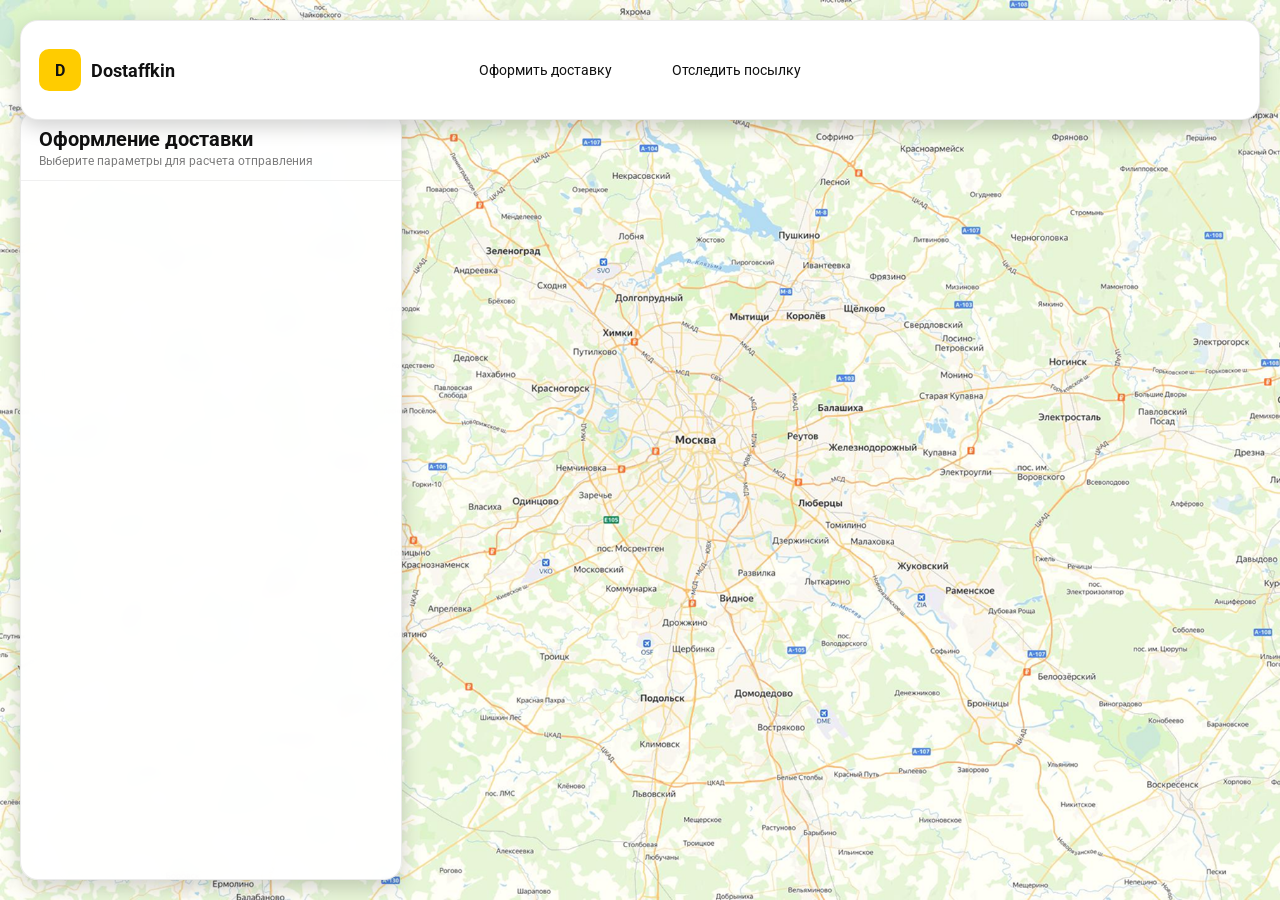
==== order.html @ fa427562 "5. Контейнер остальной части сайдбара" ====
<!doctype html>
<html lang="ru">
<head>
    <meta charset="utf-8"/>
    <meta name="viewport" content="width=device-width,initial-scale=1,maximum-scale=1,user-scalable=0"/>
    <title>Оформление доставки</title>

    <link rel="stylesheet" href="styles/base.css"/>
    <link rel="stylesheet" href="styles/base_adaptive.css"/>

    <link rel="stylesheet" href="styles/order.css"/>
    <link rel="stylesheet" href="styles/order_adaptive.css"/>
</head>
<body>
    <div id="map"></div>

    <header class="header">
        <a class="header-brand" href="#">
            <div class="header-logo">D</div>
            <div class="header-title">Dostaffkin</div>
        </a>
        <nav class="header-menu">
            <a class="header-link" href="#">Оформить <span>доставку</span></a>
            <a class="header-link" href="#">Отследить <span>посылку</span></a>
        </nav>
    </header>

    <aside class="main" id="sidebar">
        <div class="main-header">
            <div class="main-title">Оформление доставки</div>
            <div class="main-text">Выберите параметры для расчета отправления</div>
        </div>
        <div class="main-content"></div>


    </aside>
</body>
</html>
---- styles/base.css ----
@font-face {
    font-family: "Roboto";
    src: url("../fonts/Roboto-Regular.ttf");
    font-weight: normal;
}

@font-face {
    font-family: "Roboto";
    src: url("../fonts/Roboto-Bold.ttf");
    font-weight: bold;
}

@font-face {
    font-family: "Roboto";
    src: url("../fonts/Roboto-Medium.ttf");
    font-weight: 500;
}

html, body {
    margin: 0;
    color: #111111;
    font-family: "Roboto", sans-serif;
}

body {
    background: #FDFDFD;
}

.header {
    border-radius: 18px;
    box-shadow: 0 7px 20px 0 #0000002E;
    backdrop-filter: blur(10px);
    background: #ffffff;
    left: 20px;
    border: 1px solid rgba(0, 0, 0, 0.08);
    position: fixed;
    right: 20px;
    top: 20px;
    padding: 14px 18px;
    height: 70px;
    display: flex;
    align-items: center;
    z-index: 6;
}
.header-brand {
    display: flex;
    align-items: center;
    text-decoration: none;
    gap: 10px;
}

.header-logo {
    width: 42px;
    height: 42px;
    border-radius: 10px;
    background: #FFCC00;
    display: grid;
    place-items: center;
    font-weight: bold;
    color: #111;
}
.header-title {
    font-size: 18px;
    font-weight: bold;
    color: #111111;
    text-decoration: none;
}
.header-menu {
     display: flex;
     align-items: center;
     gap: 60px;
     margin: 0;
     position: absolute;
     left: 50%;
     transform: translateX(-50%);
 }
.header-link {
     font-size: 14px;
     color: #111111;
     text-decoration: none;
 }
.button {
     border: 0;
     outline: none;
     height: 44px;
     border-radius: 10px;
     font-size: 14px;
     font-weight: bold;
     cursor: pointer;
     font-family: inherit;
     transition: transform .08s ease, opacity .12s ease;
     background: #ffcc00;
     color: #111111;
     text-align: center;
     text-decoration: none;
 }
.button:hover {
     background-color: #E5BC19;
 }
.button:disabled {
     cursor: not-allowed;
     background-color: #FADE6E;
     color: #787878;
     transform: none;
 }
.button.button-white {
     background: #ffffff;
     border: 1px solid #111111;
 }
.button.button-white:hover {
     background: rgb(241 241 241);
 }
---- styles/base_adaptive.css ----
@media (max-width: 767px) {
    .header {
        left: 10px;
        right: 10px;
        top: 10px;
    }

    .header-link span {
        display: none;
    }

    .header-menu {
        gap: 20px;
        justify-content: flex-start;
        margin: 0 0 0 30px;
        position: static;
        transform: none;
    }
}

@media (max-width: 420px) {
    .header-title {
        display: none;
    }
}

@media (max-width: 374px) {
    .header-menu {
        gap: 10px;
        margin: 0 0 0 10px;
    }
}
---- styles/order.css ----
#map {
    background-image: url("../images/order-bg.png");
    background-size: cover;
    position: fixed;
    inset: 0;
}
.main {
    border-radius: 18px;
    box-shadow: 0 7px 20px 0 #0000002E;
    backdrop-filter: blur(10px);
    background: rgba(255, 255, 255, 0.96);
    left: 20px;
    border: 1px solid rgba(0, 0, 0, 0.08);
    position: fixed;
    top: 110px;
    bottom: 20px;
    width: 380px;
    display: flex;
    flex-direction: column;
    overflow: hidden;
    z-index: 5;
}
.main-header {
    padding: 18px 18px 12px 18px;
    border-bottom: 1px solid rgba(0, 0, 0, 0.06);
    display: flex;
    flex-direction: column;
}

.main-title {
    font-size: 20px;
    line-height: 100%;
    font-weight: bold;
}

.main-text {
    font-size: 12px;
    margin-top: 5px;
    color: #7C7C7C;
}
.main-content {
    padding: 14px 18px 18px 18px;
    overflow: auto;
    scrollbar-width: none;
    display: flex;
    flex-direction: column;
    gap: 18px;
    flex: 1;
}
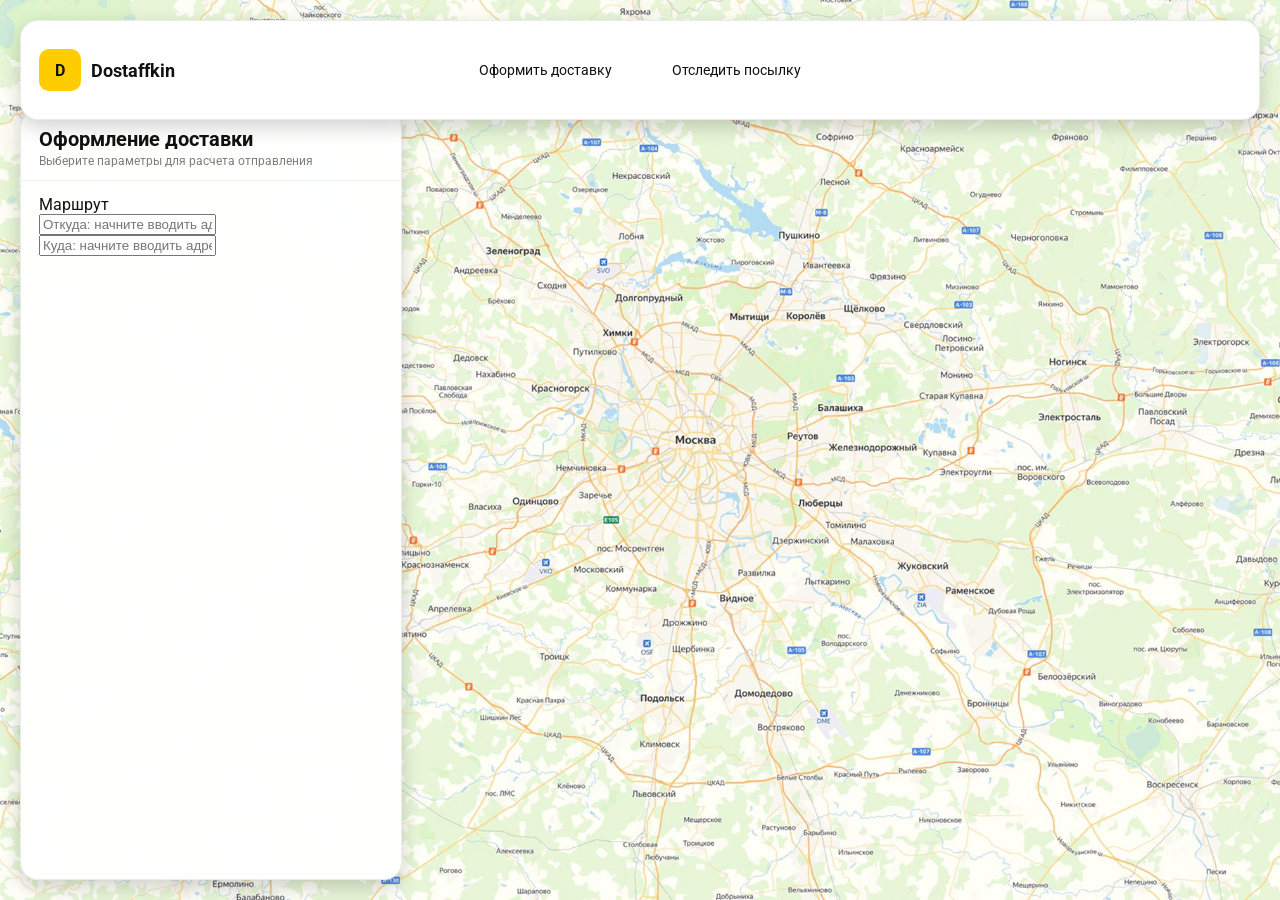
==== commit b2127cf0: "6. Блок данных маршрута <div class="main-route">" ====
--- a/order.html
+++ b/order.html
@@ -30,7 +30,25 @@
             <div class="main-title">Оформление доставки</div>
             <div class="main-text">Выберите параметры для расчета отправления</div>
         </div>
-        <div class="main-content"></div>
+        <div class="main-content">
+            <div class="main-route">
+                <div class="main-block-title">Маршрут</div>
+                <div class="main-fields">
+                    <div class="main-field" id="fromField">
+                        <div class="main-pin"></div>
+                        <input id="from" placeholder="Откуда: начните вводить адрес" autocomplete="off"/>
+                        <div class="main-ac" id="fromAc" role="listbox" aria-label="Подсказки адресов"></div>
+                    </div>
+
+                    <div class="main-field" id="toField">
+                        <div class="main-pin"></div>
+                        <input id="to" placeholder="Куда: начните вводить адрес" autocomplete="off"/>
+                        <div class="main-ac" id="toAc" role="listbox" aria-label="Подсказки адресов"></div>
+                    </div>
+                </div>
+            </div>
+
+        </div>
 
 
     </aside>
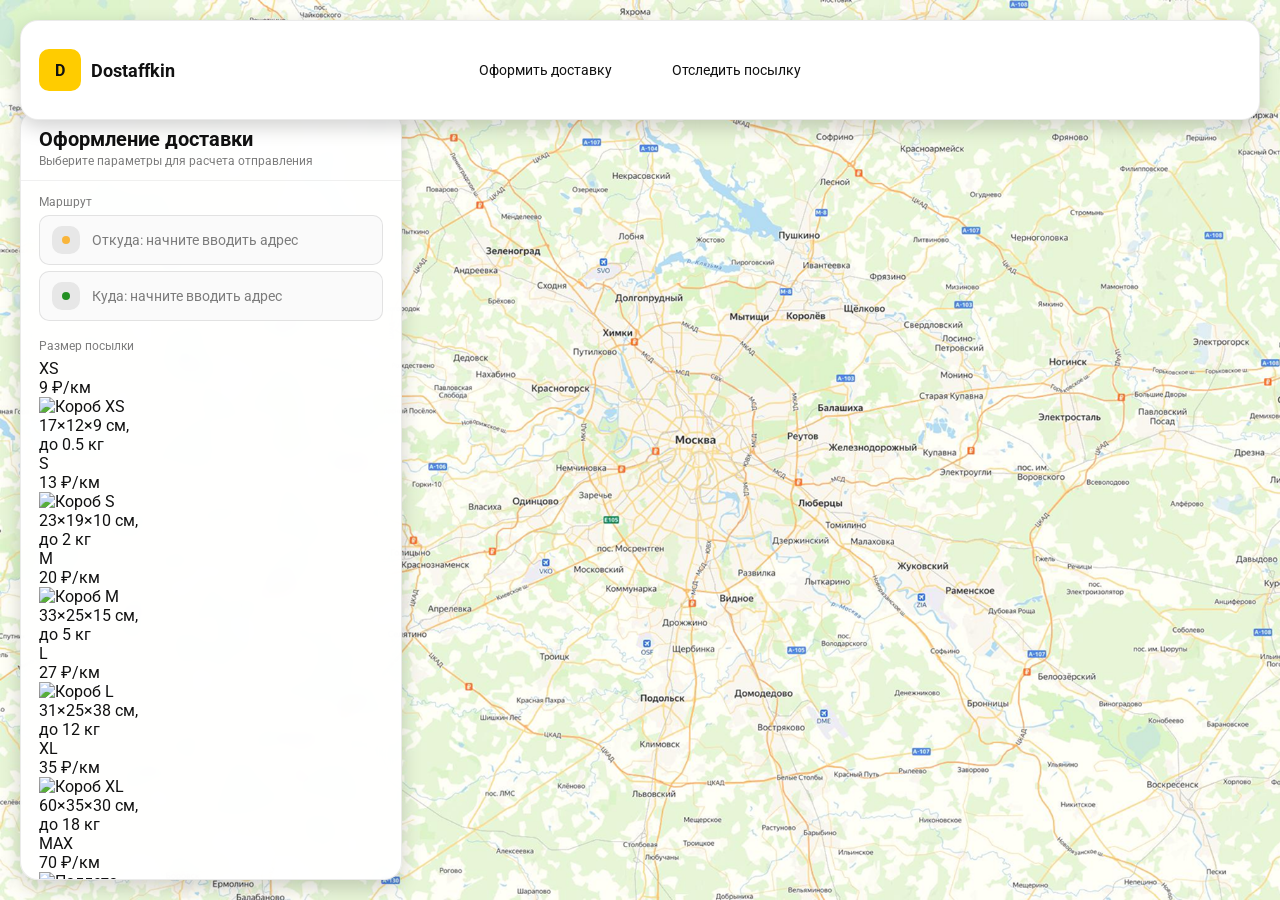
==== commit a1ff4e24: "7. Блок с опциями доставки" ====
--- a/order.html
+++ b/order.html
@@ -47,6 +47,77 @@
                     </div>
                 </div>
             </div>
+            <div class="main-package">
+                <div class="main-block-title">Размер посылки</div>
+
+                <div class="main-sizes">
+                    <div class="main-size-card is-active" data-value="xs">
+                        <div class="main-size-top">
+                            <div class="main-size-label">XS</div>
+                            <div class="main-size-rate">9 ₽/км</div>
+                        </div>
+                        <div class="main-size-media">
+                            <img src="images/sizes/xs.png" alt="Короб XS"/>
+                        </div>
+                        <div class="main-size-description">17×12×9 см,<br>до 0.5 кг</div>
+                    </div>
+
+                    <div class="main-size-card" data-value="s">
+                        <div class="main-size-top">
+                            <div class="main-size-label">S</div>
+                            <div class="main-size-rate">13 ₽/км</div>
+                        </div>
+                        <div class="main-size-media">
+                            <img src="images/sizes/s.png" alt="Короб S"/>
+                        </div>
+                        <div class="main-size-description">23×19×10 см,<br>до 2 кг</div>
+                    </div>
+
+                    <div class="main-size-card" data-value="m">
+                        <div class="main-size-top">
+                            <div class="main-size-label">M</div>
+                            <div class="main-size-rate">20 ₽/км</div>
+                        </div>
+                        <div class="main-size-media">
+                            <img src="images/sizes/m.png" alt="Короб M"/>
+                        </div>
+                        <div class="main-size-description">33×25×15 см,<br>до 5 кг</div>
+                    </div>
+
+                    <div class="main-size-card" data-value="l">
+                        <div class="main-size-top">
+                            <div class="main-size-label">L</div>
+                            <div class="main-size-rate">27 ₽/км</div>
+                        </div>
+                        <div class="main-size-media">
+                            <img src="images/sizes/l.png" alt="Короб L"/>
+                        </div>
+                        <div class="main-size-description">31×25×38 см,<br>до 12 кг</div>
+                    </div>
+
+                    <div class="main-size-card" data-value="xl">
+                        <div class="main-size-top">
+                            <div class="main-size-label">XL</div>
+                            <div class="main-size-rate">35 ₽/км</div>
+                        </div>
+                        <div class="main-size-media">
+                            <img src="images/sizes/xl.png" alt="Короб XL"/>
+                        </div>
+                        <div class="main-size-description">60×35×30 см,<br>до 18 кг</div>
+                    </div>
+
+                    <div class="main-size-card" data-value="max">
+                        <div class="main-size-top">
+                            <div class="main-size-label">MAX</div>
+                            <div class="main-size-rate">70 ₽/км</div>
+                        </div>
+                        <div class="main-size-media main-size-media-palleta">
+                            <img src="images/sizes/max.png" alt="Паллета"/>
+                        </div>
+                        <div class="main-size-description">120×120×80 см,<br>до 200 кг</div>
+                    </div>
+                </div>
+            </div>
 
         </div>
 
--- a/styles/base.css
+++ b/styles/base.css
@@ -109,4 +109,74 @@
  }
 .button.button-white:hover {
      background: rgb(241 241 241);
+ }
+
+ .main-field {
+     display: flex;
+     align-items: center;
+     margin-top: 6px;
+     gap: 10px;
+     border: 1px solid #1111111A;
+     background: #FAFAFA;
+     border-radius: 10px;
+     padding: 10px 12px;
+     position: relative;
+     box-sizing: border-box;
+     height: 50px;
+ }
+
+ .main-field.textarea {
+     height: auto;
+ }
+
+ .main-pin {
+     width: 28px;
+     height: 28px;
+     border-radius: 10px;
+     background: rgba(17, 17, 17, 0.08);
+     display: grid;
+     place-items: center;
+     flex: 0 0 auto;
+     position: relative;
+ }
+
+ .main-pin::before {
+     content: "";
+     width: 8px;
+     height: 8px;
+     border-radius: 999px;
+     background: orange;
+     opacity: .75;
+     display: block;
+ }
+
+ .main-field:last-child .main-pin::before {
+     background: green;
+     opacity: .85;
+ }
+
+ input, textarea {
+     width: 100%;
+     border: 0;
+     outline: none;
+     background: transparent;
+     font-size: 14px;
+     color: #111111;
+     font-family: inherit;
+ }
+
+ textarea {
+     resize: vertical;
+     min-height: 72px;
+     padding: 2px 0;
+ }
+
+ input::placeholder, textarea::placeholder {
+     color: #7C7C7C;
+ }
+
+ .main-field:focus-within {
+     border-color: rgba(0, 0, 0, 0.20);
+     box-shadow: 0 0 0 4px rgba(255, 204, 0, 0.35);
+     background: rgba(255, 255, 255, 0.75);
  }
--- a/styles/order.css
+++ b/styles/order.css
@@ -46,4 +46,13 @@
     flex-direction: column;
     gap: 18px;
     flex: 1;
+}
+.main-block-title {
+    font-size: 12px;
+    color: #7C7C7C;
+}
+
+.main-route .main-block-title,
+.main-package .main-block-title {
+    margin-bottom: 6px;
 }
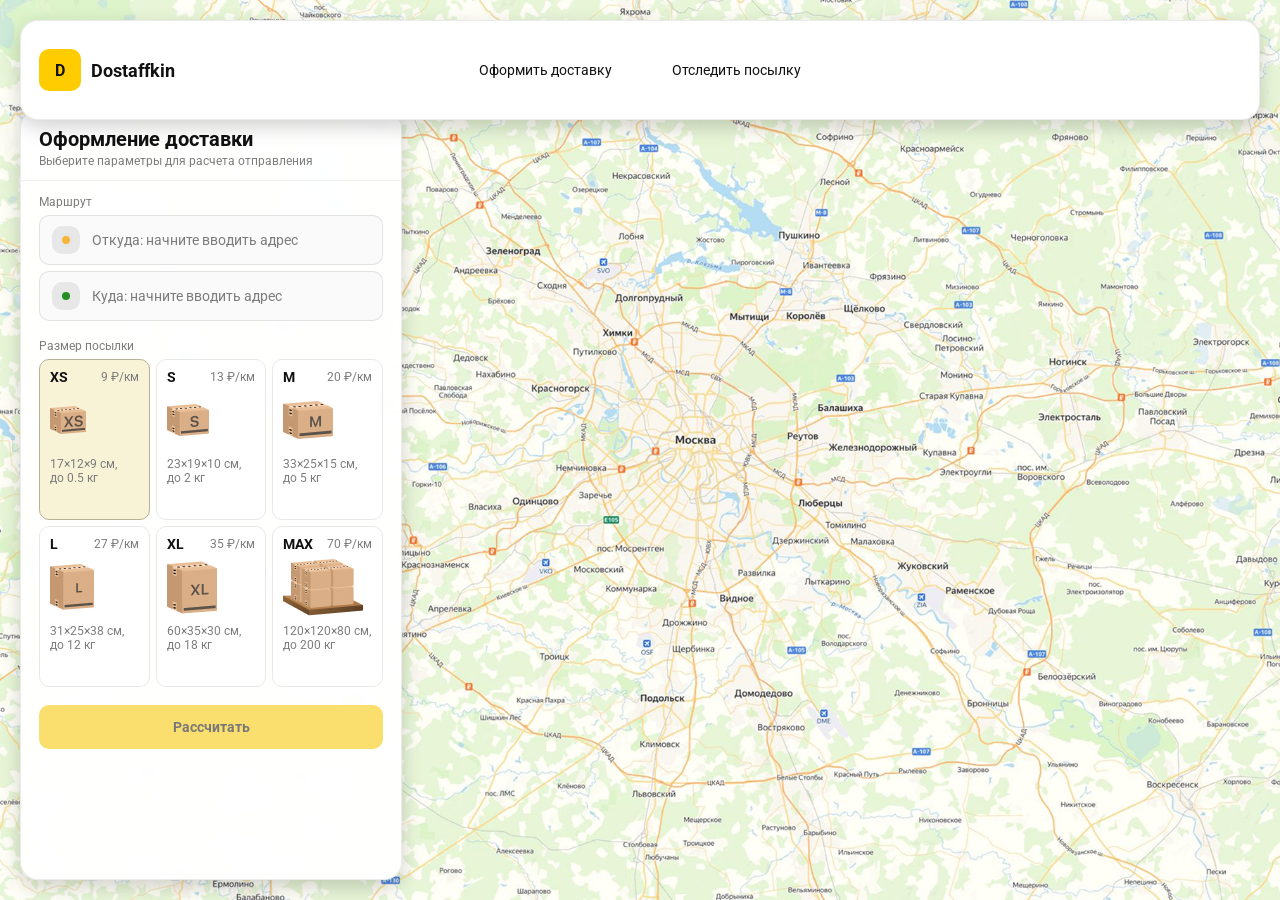
==== commit 400a64bc: "8. Кнопка расчета" ====
--- a/order.html
+++ b/order.html
@@ -119,6 +119,10 @@
                 </div>
             </div>
 
+            <div class="main-calculate-block">
+                <button id="calc" class="button calculate-button" type="button" disabled>Рассчитать</button>
+            </div>
+
         </div>
 
 
--- a/styles/order.css
+++ b/styles/order.css
@@ -55,4 +55,102 @@
 .main-route .main-block-title,
 .main-package .main-block-title {
     margin-bottom: 6px;
+}
+
+.main-speed .main-block-title {
+    margin-bottom: 6px;
+}
+
+.main-speeds {
+    display: grid;
+    gap: 6px;
+    grid-template-columns: repeat(2, 1fr);
+}
+
+.main-speed-card {
+    border: 1px solid #E8E8E7;
+    background: #FFFFFF;
+    border-radius: 10px;
+    padding: 10px;
+    cursor: pointer;
+    user-select: none;
+    transition: transform .08s ease, border-color .12s ease, background .12s ease;
+    display: flex;
+    align-items: center;
+    gap: 10px;
+}
+
+.main-speed-card:hover {
+    transform: translateY(-1px);
+}
+
+.main-speed-card.is-active {
+    background-color: #F8F2D6;
+    border-color: #B7B196;
+}
+
+.main-speed-description {
+    font-size: 12px;
+    color: #7C7C7C;
+    line-height: 1.2;
+}
+
+.main-sizes {
+    display: grid;
+    gap: 6px;
+    grid-template-columns: repeat(3, 1fr);
+}
+
+.main-size-card {
+    border: 1px solid #E8E8E7;
+    background: #FFFFFF;
+    border-radius: 10px;
+    padding: 10px;
+    cursor: pointer;
+    user-select: none;
+    transition: transform .08s ease, border-color .12s ease, background .12s ease;
+    min-height: 139px;
+}
+
+.main-size-card:hover {
+    transform: translateY(-1px);
+}
+
+.main-size-card.is-active {
+    background-color: #F8F2D6;
+    border-color: #B7B196;
+}
+
+.main-size-top {
+    display: flex;
+    align-items: center;
+    justify-content: space-between;
+}
+
+.main-size-label {
+    font-weight: bold;
+    font-size: 14px;
+    color: #111111;
+    line-height: 100%;
+}
+
+.main-size-rate {
+    font-size: 12px;
+    color: #7C7C7C;
+    line-height: 100%;
+}
+
+.main-size-media {
+    margin-top: 8px;
+    height: 57px;
+}
+
+.main-size-description {
+    margin-top: 8px;
+    font-size: 12px;
+    color: #7C7C7C;
+    line-height: 1.2;
+}
+.calculate-button {
+    width: 100%;
 }
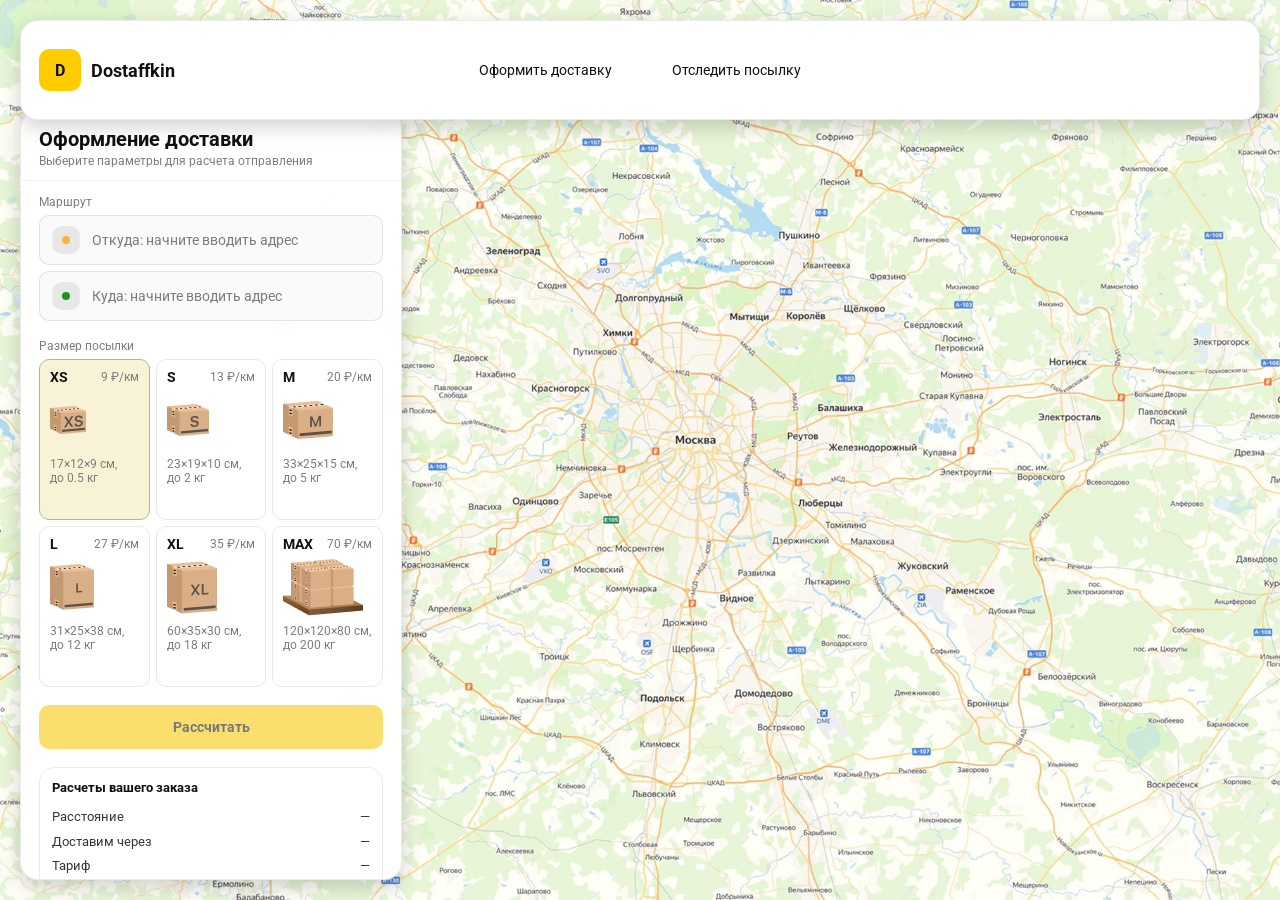
==== commit d6bbefaa: "9. Блок вывода расчетов" ====
--- a/order.html
+++ b/order.html
@@ -123,6 +123,19 @@
                 <button id="calc" class="button calculate-button" type="button" disabled>Рассчитать</button>
             </div>
 
+            <div class="main-result" id="result">
+                <div class="main-result-title">Расчеты вашего заказа</div>
+                <div class="main-result-lines">
+                    <div class="main-result-line"><span>Расстояние</span><span id="distanceValue">—</span></div>
+                    <div class="main-result-line"><span>Доставим через</span><span id="durationValue">—</span></div>
+                    <div class="main-result-line"><span>Тариф</span><span id="rateValue">—</span></div>
+                </div>
+                <div class="main-price">
+                    <div class="main-price-label">Итого</div>
+                    <div class="main-price-value" id="totalValue">—</div>
+                </div>
+            </div>
+
         </div>
 
 
--- a/styles/order.css
+++ b/styles/order.css
@@ -153,4 +153,53 @@
 }
 .calculate-button {
     width: 100%;
+}
+
+.main-result {
+    border: 1px solid rgba(0, 0, 0, 0.08);
+    background: rgba(255, 255, 255, 0.75);
+    border-radius: 16px;
+    padding: 12px;
+    line-height: 1.25;
+}
+
+.main-result-title {
+    font-weight: bold;
+    font-size: 13px;
+    color: #111111;
+    margin-bottom: 13px;
+}
+
+.main-result-lines {
+    gap: 8px;
+    display: flex;
+    flex-direction: column;
+}
+
+.main-result-line {
+    font-size: 13px;
+    color: rgba(17, 17, 17, 0.85);
+    display: flex;
+    justify-content: space-between;
+}
+
+.main-price {
+    margin-top: 18px;
+    padding-top: 10px;
+    border-top: 1px dashed rgba(0, 0, 0, 0.12);
+    display: flex;
+    align-items: baseline;
+    justify-content: space-between;
+}
+
+.main-price-label {
+    font-size: 12px;
+    color: rgba(17, 17, 17, 0.55);
+}
+
+.main-price-value {
+    font-size: 20px;
+    font-weight: bold;
+    color: #111111;
+    letter-spacing: -0.3px;
 }
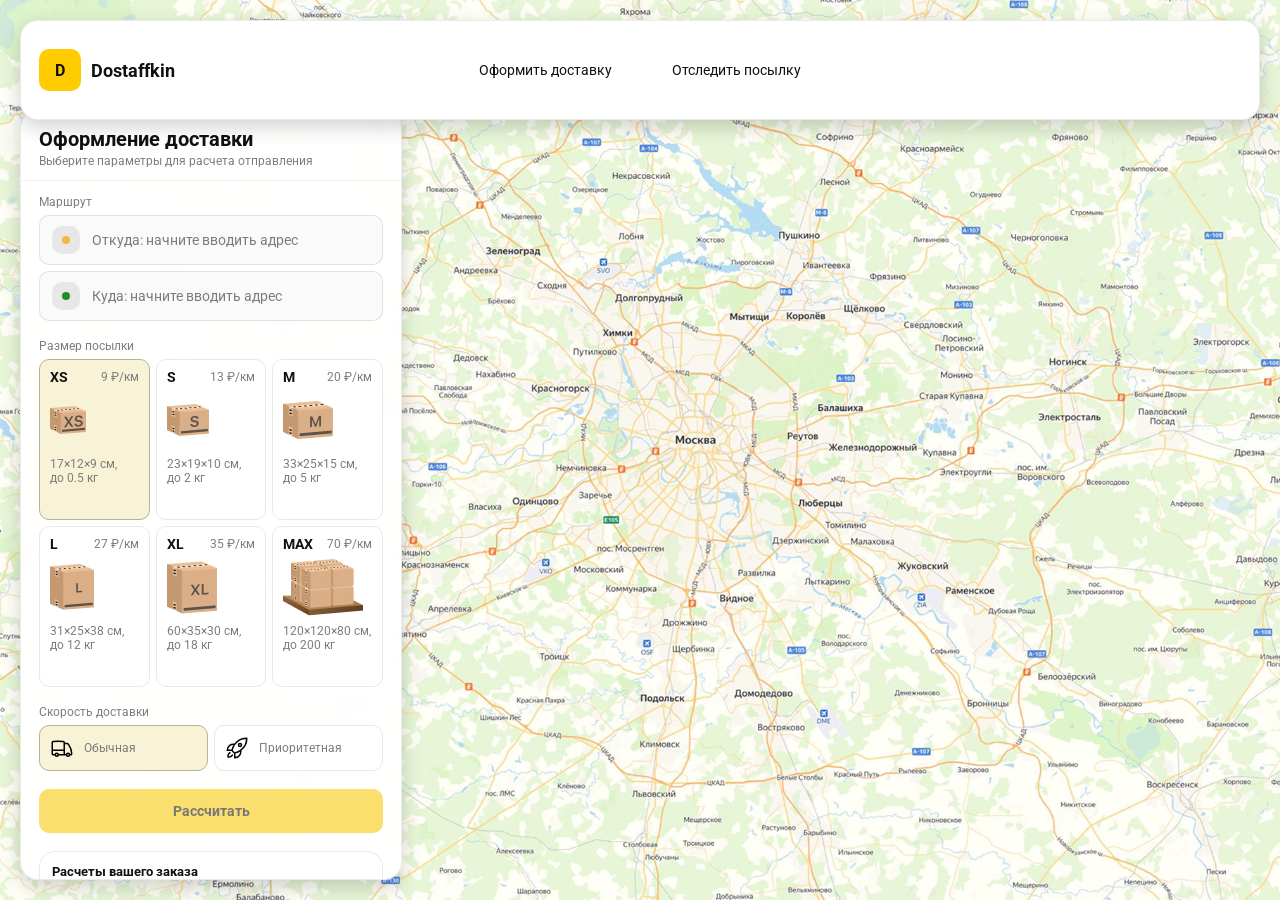
==== commit bdb7698e: "html разметка блока скорости доставки (остальное уже было)" ====
--- a/order.html
+++ b/order.html
@@ -15,13 +15,13 @@
     <div id="map"></div>
 
     <header class="header">
-        <a class="header-brand" href="#">
+        <a class="header-brand" href="./index.html">
             <div class="header-logo">D</div>
             <div class="header-title">Dostaffkin</div>
         </a>
         <nav class="header-menu">
             <a class="header-link" href="#">Оформить <span>доставку</span></a>
-            <a class="header-link" href="#">Отследить <span>посылку</span></a>
+            <a class="header-link" href="./track.html">Отследить <span>посылку</span></a>
         </nav>
     </header>
 
@@ -119,6 +119,22 @@
                 </div>
             </div>
 
+            <div class="main-speed">
+                <div class="main-block-title">Скорость доставки</div>
+
+                <div class="main-speeds">
+                    <div class="main-speed-card is-active" data-value="regular">
+                        <img class="main-speed-media" src="images/icons/regular.svg" alt="Regular"/>
+                        <div class="main-speed-description">Обычная</div>
+                    </div>
+                    <div class="main-speed-card" data-value="fast">
+                        <img class="main-speed-media" src="images/icons/fast.svg" alt="Fast"/>
+                        <div class="main-speed-description">Приоритетная</div>
+                    </div>
+
+                </div>
+            </div>
+
             <div class="main-calculate-block">
                 <button id="calc" class="button calculate-button" type="button" disabled>Рассчитать</button>
             </div>
@@ -136,6 +152,39 @@
                 </div>
             </div>
 
+            <div class="main-order-box">
+                <div class="main-order-form" id="orderForm">
+                    <div class="main-order-title">Оформление доставки</div>
+                    <div class="main-block-info-row">
+                        <div class="main-block-title">Контакты</div>
+                        <div class="order-fields">
+                            <div class="main-field">
+                                <input id="customerName" placeholder="Ваше имя" autocomplete="off"/>
+                            </div>
+                            <div class="main-field">
+                                <input id="customerPhone" placeholder="Ваш телефон" autocomplete="off" inputmode="tel"/>
+                            </div>
+                        </div>
+                    </div>
+                    <div class="main-block-info-row extra-info">
+                        <div class="main-block-title">Дополнительная информация</div>
+                        <div class="main-field textarea">
+                            <textarea id="comment" placeholder="Детали доставки и комментарии"></textarea>
+                        </div>
+                    </div>
+                    <button id="submit" class="button main-submit-request" type="button" disabled>Отправить
+                        заявку
+                    </button>
+                </div>
+
+                <div class="main-order-success" id="orderSuccess">
+                    <div class="main-success-icon">✓</div>
+                    <div class="main-success-title">Заявка отправлена!</div>
+                    <div class="main-success-title">Номер отправления – <span id="orderId"></span></div>
+                    <div class="main-success-subtitle">Мы скоро свяжемся с вами</div>
+                </div>
+            </div>
+
         </div>
 
 
--- a/styles/order.css
+++ b/styles/order.css
@@ -202,4 +202,77 @@
     font-weight: bold;
     color: #111111;
     letter-spacing: -0.3px;
+}
+
+.main-order-box {
+    background: #ffffff;
+    border: 1px solid #E8E8E7;
+    border-radius: 10px;
+    padding: 12px;
+}
+
+.main-order-title {
+    margin-bottom: 8px;
+    font-weight: bold;
+    font-size: 14px;
+    color: #111111;
+}
+
+.main-block-info {
+    display: flex;
+    flex-direction: column;
+    gap: 6px;
+}
+
+.order-fields {
+    display: grid;
+    grid-template-columns: 1fr 1fr;
+    column-gap: 10px;
+    margin-top: 6px;
+}
+
+.main-block-info-row.extra-info {
+    display: block;
+    margin-top: 13px;
+}
+
+.main-submit-request {
+    width: 100%;
+    margin-top: 6px;
+}
+
+.main-order-success {
+    display: none;
+    text-align: center;
+    padding: 22px 12px;
+    gap: 12px;
+}
+
+.main-order-success.is-visible {
+    display: flex;
+    flex-direction: column;
+    align-items: center;
+}
+
+.main-success-icon {
+    width: 56px;
+    height: 56px;
+    border-radius: 50%;
+    background: #16a34a;
+    color: #ffffff;
+    display: grid;
+    place-items: center;
+    font-size: 30px;
+}
+
+.main-success-title {
+    font-size: 14px;
+    font-weight: bold;
+    color: #111111;
+}
+
+.main-success-subtitle {
+    font-size: 12px;
+    color: rgba(17, 17, 17, 0.55);
+    line-height: 1.3;
 }
--- a/styles/order_adaptive.css
+++ b/styles/order_adaptive.css
@@ -0,0 +1,16 @@
+@media (max-width: 767px) {
+    .main {
+        left: 10px;
+        right: 10px;
+        top: 50%;
+        bottom: 12px;
+        width: auto;
+        max-width: none;
+    }
+}
+
+@media (max-width: 420px) {
+    .main-sizes {
+        grid-template-columns: repeat(2, 1fr);
+    }
+}
